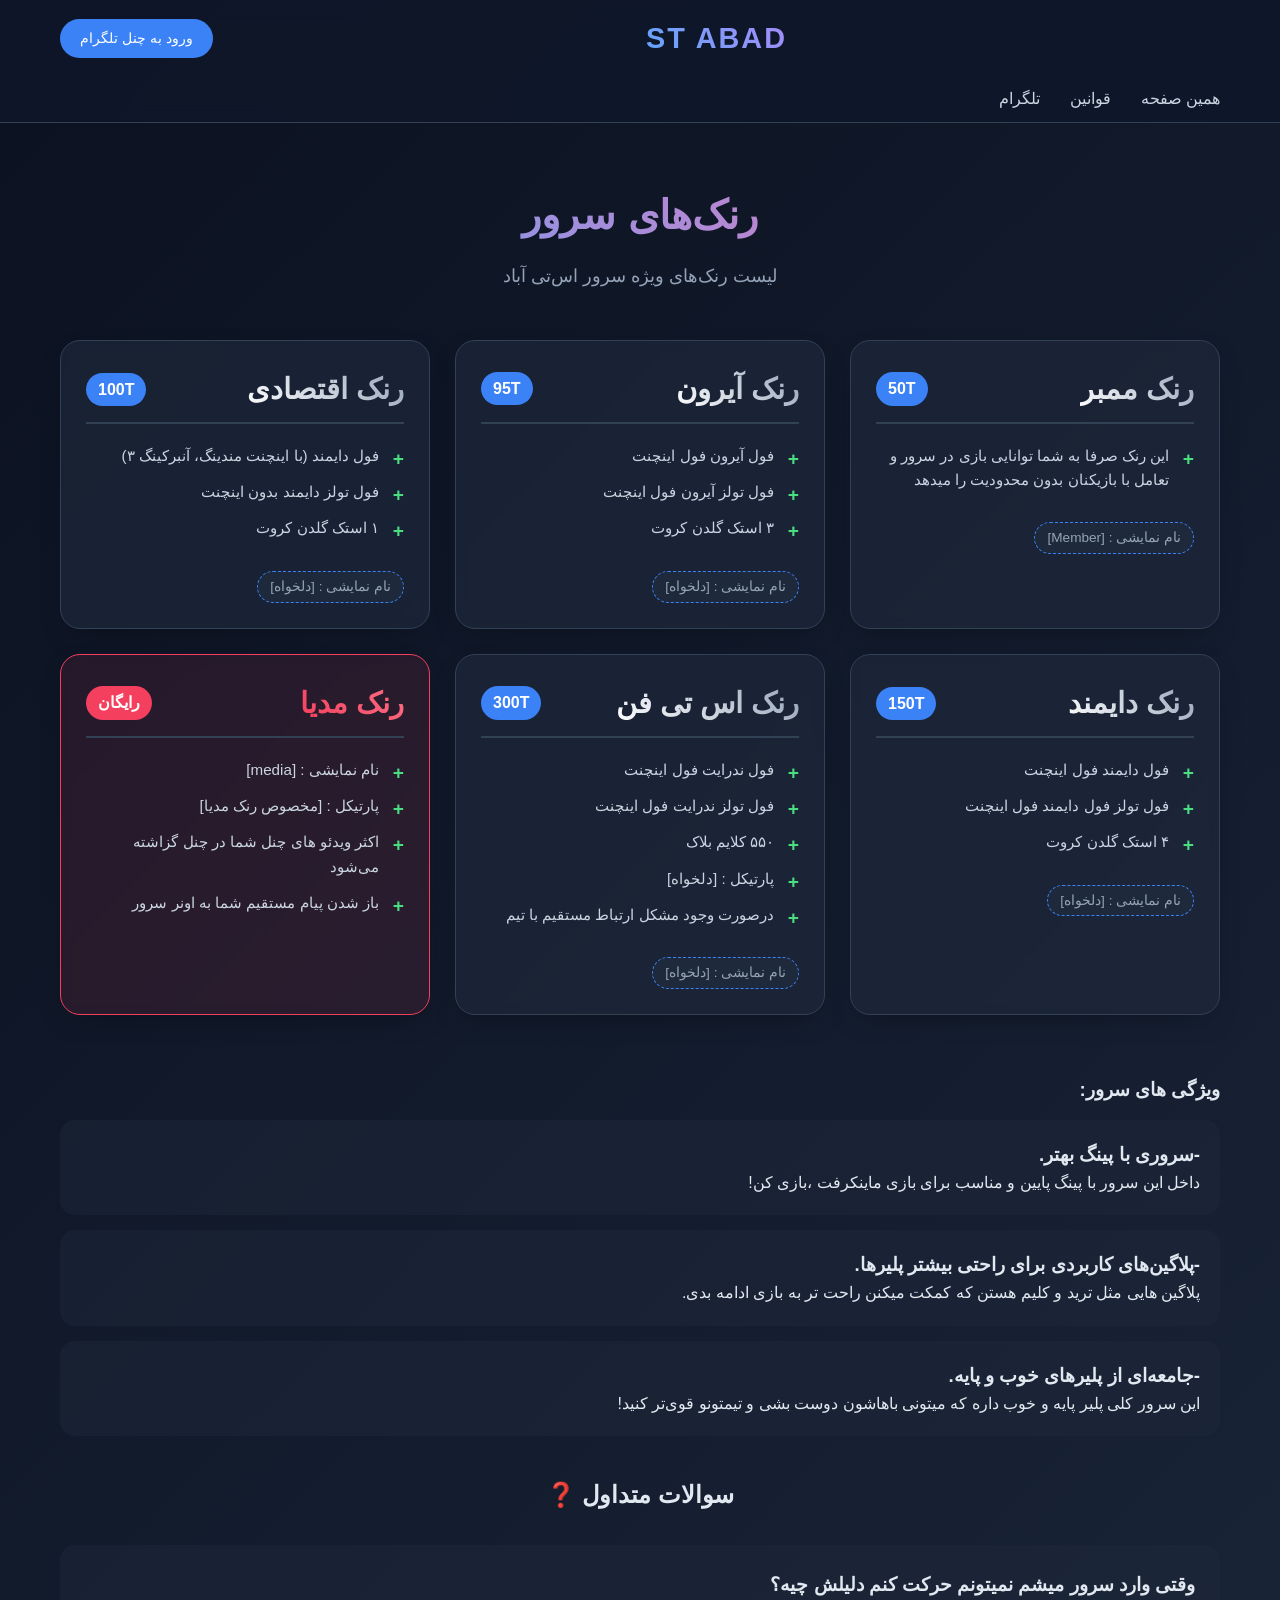
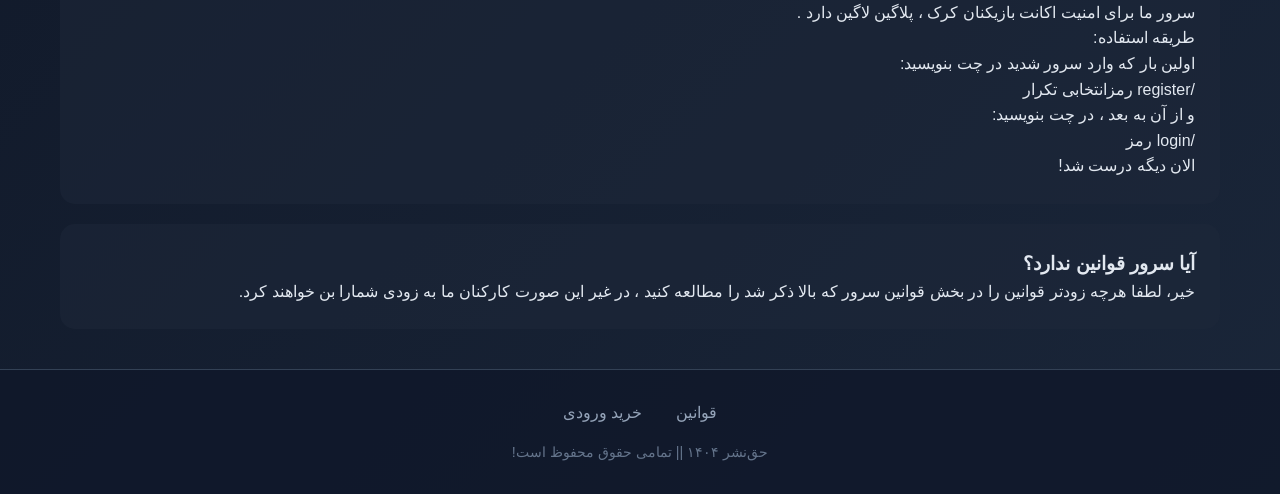
==== ranks.html @ 9ab8e5c8 "Update ranks.html" ====
<!DOCTYPE html>
<html lang="fa" dir="rtl">
<head>
    <meta charset="UTF-8">
    <meta name="viewport" content="width=device-width, initial-scale=1.0">
    <meta property="og:title" content="سرور ماینکرفت اس‌تی آباد">
    <meta property="og:description" content="رنک‌های ویژه سرور ماینکرفت اس‌تی آباد">
    <meta property="og:url" content="https://s786mc.github.io">
    <meta property="og:type" content="website">
    <title>اس‌تی آباد - رنک‌های سرور</title>
    <style>
       
        * {
            margin: 0;
            padding: 0;
            box-sizing: border-box;
            font-family: 'pelak', Tahoma, Geneva, Verdana, sans-serif;
        }

        body {
            background: linear-gradient(135deg, #0b1120 0%, #1a2639 100%);
            color: #e2e8f0;
            line-height: 1.6;
            min-height: 100vh;
        }

        .container {
            max-width: 1200px;
            margin: 0 auto;
            padding: 0 20px;
        }

       
        header {
            background: rgba(15, 23, 42, 0.95);
            backdrop-filter: blur(10px);
            border-bottom: 1px solid #334155;
            position: sticky;
            top: 0;
            z-index: 100;
        }

        .header-top {
            display: flex;
            justify-content: space-between;
            align-items: center;
            padding: 15px 0;
        }

        .time {
            color: #94a3b8;
            font-size: 0.9rem;
        }

        .logo {
            font-size: 1.8rem;
            font-weight: bold;
            background: linear-gradient(45deg, #60a5fa, #a78bfa);
            -webkit-background-clip: text;
            -webkit-text-fill-color: transparent;
            letter-spacing: 2px;
        }

        .login-btn {
            background: #3b82f6;
            color: white;
            padding: 8px 20px;
            border-radius: 25px;
            text-decoration: none;
            font-weight: 500;
            transition: all 0.3s;
            font-size: 0.9rem;
        }

        .login-btn:hover {
            background: #2563eb;
            transform: translateY(-2px);
            box-shadow: 0 5px 15px rgba(59, 130, 246, 0.4);
        }

        nav ul {
            display: flex;
            list-style: none;
            gap: 30px;
            padding: 10px 0;
        }

        nav a {
            color: #cbd5e1;
            text-decoration: none;
            font-weight: 500;
            transition: color 0.3s;
            font-size: 1rem;
        }

        nav a:hover {
            color: #60a5fa;
      }
        .ranks-section {
            padding: 60px 0;
        }

        .ranks-header {
            text-align: center;
            margin-bottom: 50px;
        }

        .ranks-header h1 {
            font-size: 2.5rem;
            background: linear-gradient(45deg, #60a5fa, #f472b6);
            -webkit-background-clip: text;
            -webkit-text-fill-color: transparent;
            margin-bottom: 15px;
        }

        .ranks-header p {
            color: #94a3b8;
            font-size: 1.1rem;
        }

        .ranks-grid {
            display: grid;
            grid-template-columns: repeat(auto-fit, minmax(320px, 1fr));
            gap: 25px;
            margin-top: 30px;
        }

        .rank-card {
            background: rgba(30, 41, 59, 0.7);
            backdrop-filter: blur(5px);
            border: 1px solid #334155;
            border-radius: 20px;
            padding: 25px;
            transition: all 0.3s ease;
            box-shadow: 0 10px 30px -15px rgba(0, 0, 0, 0.5);
        }

        .rank-card:hover {
            transform: translateY(-8px);
            border-color: #3b82f6;
            box-shadow: 0 20px 40px -15px #3b82f680;
            background: rgba(30, 41, 59, 0.9);
        }

        .rank-name {
            font-size: 1.8rem;
            font-weight: bold;
            margin-bottom: 10px;
            display: flex;
            justify-content: space-between;
            align-items: center;
            border-bottom: 2px solid #334155;
            padding-bottom: 10px;
        }

        .rank-name span:first-child {
            background: linear-gradient(45deg, #fff, #94a3b8);
            -webkit-background-clip: text;
            -webkit-text-fill-color: transparent;
        }

        .price {
            background: #3b82f6;
            color: white;
            padding: 4px 12px;
            border-radius: 30px;
            font-size: 1rem;
            font-weight: 600;
            -webkit-text-fill-color: white;
        }

        .features-list {
            list-style: none;
            margin: 20px 0;
        }

        .features-list li {
            margin-bottom: 12px;
            padding-right: 25px;
            position: relative;
            color: #cbd5e1;
            font-size: 0.95rem;
        }

        .features-list li::before {
            content: "+";
            position: absolute;
            right: 0;
            color: #4ade80;
            font-weight: bold;
            font-size: 1.2rem;
        }

        .display-name {
            display: inline-block;
            background: #1e293b;
            border: 1px dashed #3b82f6;
            padding: 4px 12px;
            border-radius: 20px;
            font-size: 0.85rem;
            color: #94a3b8;
            margin-top: 10px;
        }

        
        .rank-card.media {
            border-color: #f43f5e;
            background: rgba(244, 63, 94, 0.1);
        }

        .rank-card.media .rank-name span:first-child {
            background: linear-gradient(45deg, #f43f5e, #fb7185);
            -webkit-background-clip: text;
        }

        .rank-card.media .price {
            background: #f43f5e;
        }

       
        footer {
            background: rgba(15, 23, 42, 0.8);
            border-top: 1px solid #334155;
            padding: 30px 0;
            margin-top: 40px;
            text-align: center;
        }

        .footer-links {
            margin-bottom: 15px;
        }

        .footer-links a {
            color: #94a3b8;
            text-decoration: none;
            margin: 0 15px;
            transition: color 0.3s;
        }

        .footer-links a:hover {
            color: #60a5fa;
        }

        .copyright {
            color: #64748b;
            font-size: 0.9rem;
        }

       
        .youtubers-slider {
            position: relative;
            height: 80px;
            margin: 30px 0;
        }

        .youtuber {
            position: absolute;
            width: 100%;
            opacity: 0;
            visibility: hidden;
            transition: opacity 0.5s ease, visibility 0.5s;
            text-align: center;
        }

        .youtuber.active {
            opacity: 1;
            visibility: visible;
        }

        .youtuber img {
            width: 50px;
            height: 50px;
            border-radius: 50%;
            vertical-align: middle;
            margin-left: 10px;
        }

        .youtuber span {
            color: #94a3b8;
            font-size: 1.1rem;
        }

        @media (max-width: 768px) {
            .header-top {
                flex-direction: column;
                gap: 15px;
            }
            nav ul {
                justify-content: center;
                flex-wrap: wrap;
            }
            .ranks-header h1 {
                font-size: 2rem;
            }
        }
    </style>
</head>
<body>
  
    <header>
        <div class="container">
            <div class="header-top">
                <div class="time"></div>
                <div class="logo">ST ABAD</div>
                <a href="https://t.me/StAbad" class="login-btn">ورود به چنل تلگرام</a>
            </div>
            <nav>
                <ul>
                    <li><a href="./index.html">همین صفحه</a></li>
                    <li><a href="./ghavanin.html">قوانین</a></li>
                    <li><a href="https://t.me/StAbad">تلگرام</a></li>
                </ul>
            </nav>
        </div>
    </header>

    <section class="ranks-section">
        <div class="container">
            <div class="ranks-header">
                <h1>رنک‌های سرور</h1>
                <p>لیست رنک‌های ویژه سرور اس‌تی آباد</p>
            </div>

            <div class="ranks-grid">
             
                <div class="rank-card">
                    <div class="rank-name">
                        <span>رنک ممبر</span>
                        <span class="price">50T</span>
                    </div>
                    <ul class="features-list">
                        <li>این رنک صرفا به شما توانایی بازی در سرور و تعامل با بازیکنان بدون محدودیت را میدهد</li>
                    </ul>
                    <div class="display-name">نام نمایشی : [Member]</div>
                </div>

               
                <div class="rank-card">
                    <div class="rank-name">
                        <span>رنک آیرون</span>
                        <span class="price">95T</span>
                    </div>
                    <ul class="features-list">
                        <li>فول آیرون فول اینچنت</li>
                        <li>فول تولز آیرون فول اینچنت</li>
                        <li>۳ استک گلدن کروت</li>
                    </ul>
                    <div class="display-name">نام نمایشی : [دلخواه]</div>
                </div>

               
                <div class="rank-card">
                    <div class="rank-name">
                        <span>رنک اقتصادی</span>
                        <span class="price">100T</span>
                    </div>
                    <ul class="features-list">
                        <li>فول دایمند (با اینچنت مندینگ، آنبرکینگ ۳)</li>
                        <li>فول تولز دایمند بدون اینچنت</li>
                        <li>۱ استک گلدن کروت</li>
                    </ul>
                    <div class="display-name">نام نمایشی : [دلخواه]</div>
                </div>

               
                <div class="rank-card">
                    <div class="rank-name">
                        <span>رنک دایمند</span>
                        <span class="price">150T</span>
                    </div>
                    <ul class="features-list">
                        <li>فول دایمند فول اینچنت</li>
                        <li>فول تولز فول دایمند فول اینچنت</li>
                        <li>۴ استک گلدن کروت</li>
                    </ul>
                    <div class="display-name">نام نمایشی : [دلخواه]</div>
                </div>

                <!-- رنک اس تی فن -->
                <div class="rank-card">
                    <div class="rank-name">
                        <span>رنک اس تی فن</span>
                        <span class="price">300T</span>
                    </div>
                    <ul class="features-list">
                        <li>فول ندرایت فول اینچنت</li>
                        <li>فول تولز ندرایت فول اینچنت</li>
                        <li>۵۵۰ کلایم بلاک</li>
                        <li>پارتیکل : [دلخواه]</li>
                        <li>درصورت وجود مشکل ارتباط مستقیم با تیم</li>
                    </ul>
                    <div class="display-name">نام نمایشی : [دلخواه]</div>
                </div>

                <!-- رنک مدیا (ویژه) -->
                <div class="rank-card media">
                    <div class="rank-name">
                        <span>رنک مدیا</span>
                        <span class="price">رایگان</span>
                    </div>
                    <ul class="features-list">
                        <li>نام نمایشی : [media]</li>
                        <li>پارتیکل : [مخصوص رنک مدیا]</li>
                        <li>اکثر ویدئو های چنل شما در چنل گزاشته می‌شود</li>
                        <li>باز شدن پیام مستقیم شما به اونر سرور</li>
                    </ul>
                </div>
            </div>
        </div>
    </section>

   
    <section-header>

  
    <section class="features">
        <div class="container">
            <div class="features-grid">
                <h3>ویژگی های سرور:</h3>
                <div class="feature-card" style="background: rgba(30, 41, 59, 0.5); padding: 20px; border-radius: 15px; margin: 15px 0;">
                    <h3>-سروری با پینگ بهتر.</h3>
                    <p>داخل این سرور با پینگ پایین و مناسب برای بازی ماینکرفت ،بازی کن!</p>
                </div>
                <div class="feature-card" style="background: rgba(30, 41, 59, 0.5); padding: 20px; border-radius: 15px; margin: 15px 0;">
                    <h3>-پلاگین‌های کاربردی برای راحتی بیشتر پلیرها.</h3>
                    <p>پلاگین هایی مثل ترید و کلیم هستن که کمکت میکنن راحت تر به بازی ادامه بدی.</p>
                </div>
                <div class="feature-card" style="background: rgba(30, 41, 59, 0.5); padding: 20px; border-radius: 15px; margin: 15px 0;">
                    <h3>-جامعه‌ای از پلیرهای خوب و پایه.</h3>
                    <p>این سرور کلی پلیر پایه و خوب داره که میتونی باهاشون دوست بشی و تیمتونو قوی‌تر کنید!</p>
                </div>
            </div>
        </div>
    </section>
    <section class="faq">
        <div class="container">
            <h2 style="text-align: center; margin: 40px 0 30px;">سوالات متداول ❓️</h2>
            <div class="faq-grid" style="display: grid; gap: 20px;">
                <div class="faq-item" style="background: rgba(30, 41, 59, 0.5); padding: 25px; border-radius: 15px;">
                    <h3>وقتی وارد سرور میشم نمیتونم حرکت کنم دلیلش چیه؟</h3>
                    <p>سرور ما برای امنیت اکانت بازیکنان کرک ، پلاگین لاگین دارد . <br> طریقه استفاده: <br> اولین بار که وارد سرور شدید در چت بنویسید: <br> /register رمزانتخابی تکرار <br> و از آن به بعد ، در چت بنویسید:<br> /login رمز <br> الان دیگه درست شد!</p>
                </div>
                <div class="faq-item" style="background: rgba(30, 41, 59, 0.5); padding: 25px; border-radius: 15px;">
                    <h3>آیا سرور قوانين ندارد؟</h3>
                    <p>خیر، لطفا هرچه زودتر قوانین را در بخش قوانین سرور که بالا ذکر شد را مطالعه کنید ، در غیر این صورت کارکنان ما به زودی شمارا بن خواهند کرد.</p>
                </div>
            </div>
        </div>
    </section>

  
    <footer>
        <div class="container">
            <div class="footer-links">
                <a href="./ghavanin.html">قوانین</a>
                <a href="https://T.me/STabadServer_bot">خرید ورودی</a>
            </div>
            <div class="copyright">
                حق‌نشر ۱۴۰۴ || تمامی حقوق محفوظ است!
            </div>
        </div>
    </footer>

    <script>
       
        document.addEventListener('DOMContentLoaded', function() {
           
            const youtubers = document.querySelectorAll('.youtuber');
            let currentYoutuber = 0;
            
            function showNextYoutuber() {
                youtubers[currentYoutuber].classList.remove('active');
                currentYoutuber = (currentYoutuber + 1) % youtubers.length;
                youtubers[currentYoutuber].classList.add('active');
            }
            setInterval(showNextYoutuber, 4000);

           
            const button : document.querySelector('.btn.btn-secondary');
            if (button) {
                button.addEventListener('click', function(e) {
                    e.preventDefault();
                    const notification = document.createElement('div');
                    notification.style.cssText = `
                        position: fixed;
                        top: 20px;
                        left: 50%;
                        transform: translateX(-50%);
                        background: #1e293b;
                        color: #60a5fa;
                        padding: 15px 25px;
                        border-radius: 8px;
                        border: 2px solid #3b82f6;
                        font-weight: bold;
                        z-index: 1000;
                        box-shadow: 0 4px 12px rgba(0,0,0,0.3);
                    `;
                    notification.textContent = 'ایپی سرور: alex.9craft.ir:19609';
                    document.body.appendChild(notification);
                    setTimeout(() => {
                        notification.remove();
                    }, 3000);
                });
            }
        });
    </script>
</body>
</html>
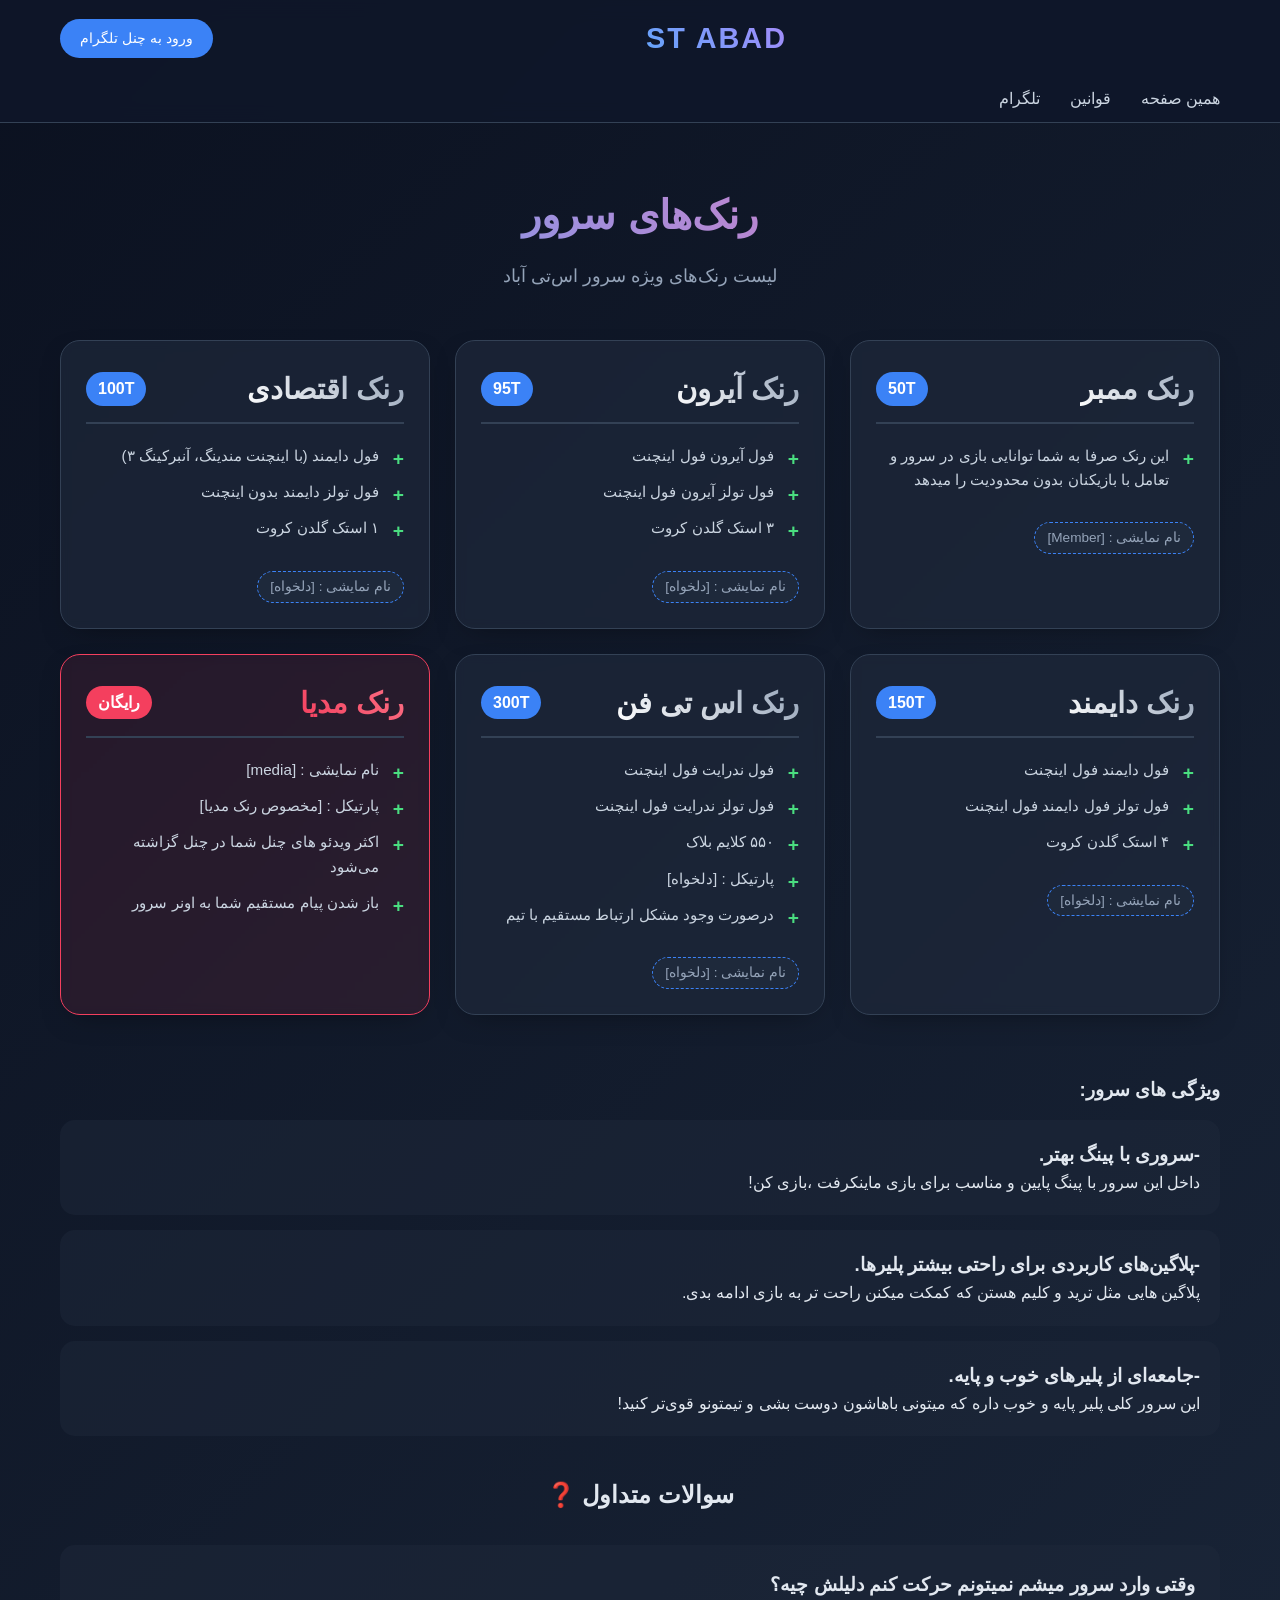
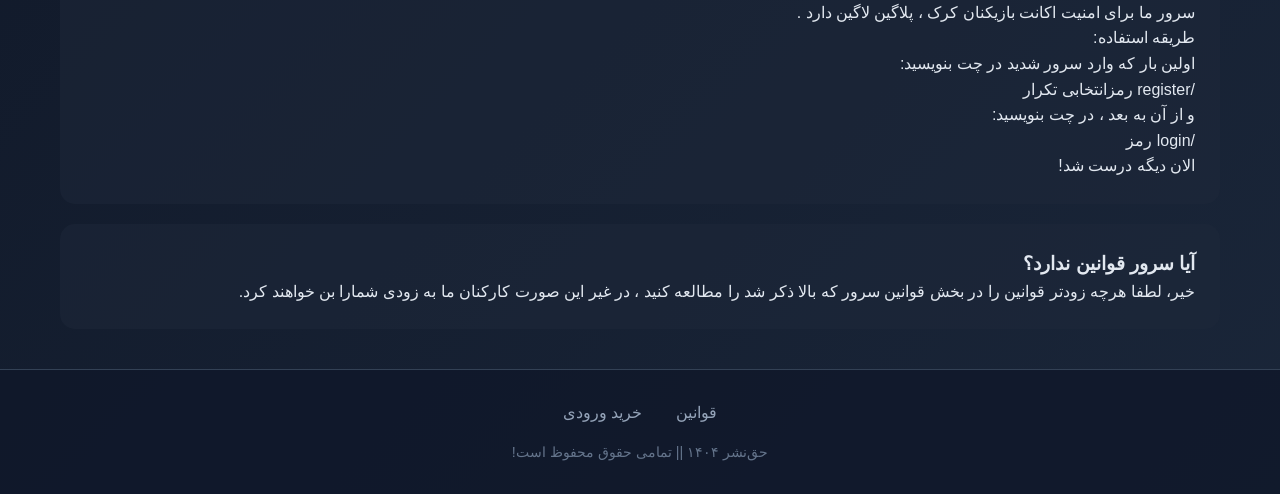
==== commit e430a9e8: "Update ranks.html" ====
--- a/ranks.html
+++ b/ranks.html
@@ -10,6 +10,13 @@
     <title>اس‌تی آباد - رنک‌های سرور</title>
     <style>
        
+
+@font-face {
+    font-family: 'pelak';
+    src: url('https://rskyer.github.io/AI_everywhere/o/pelak.ttf') format('truetype');
+    font-weight: normal;
+    font-style: normal;
+}
         * {
             margin: 0;
             padding: 0;
